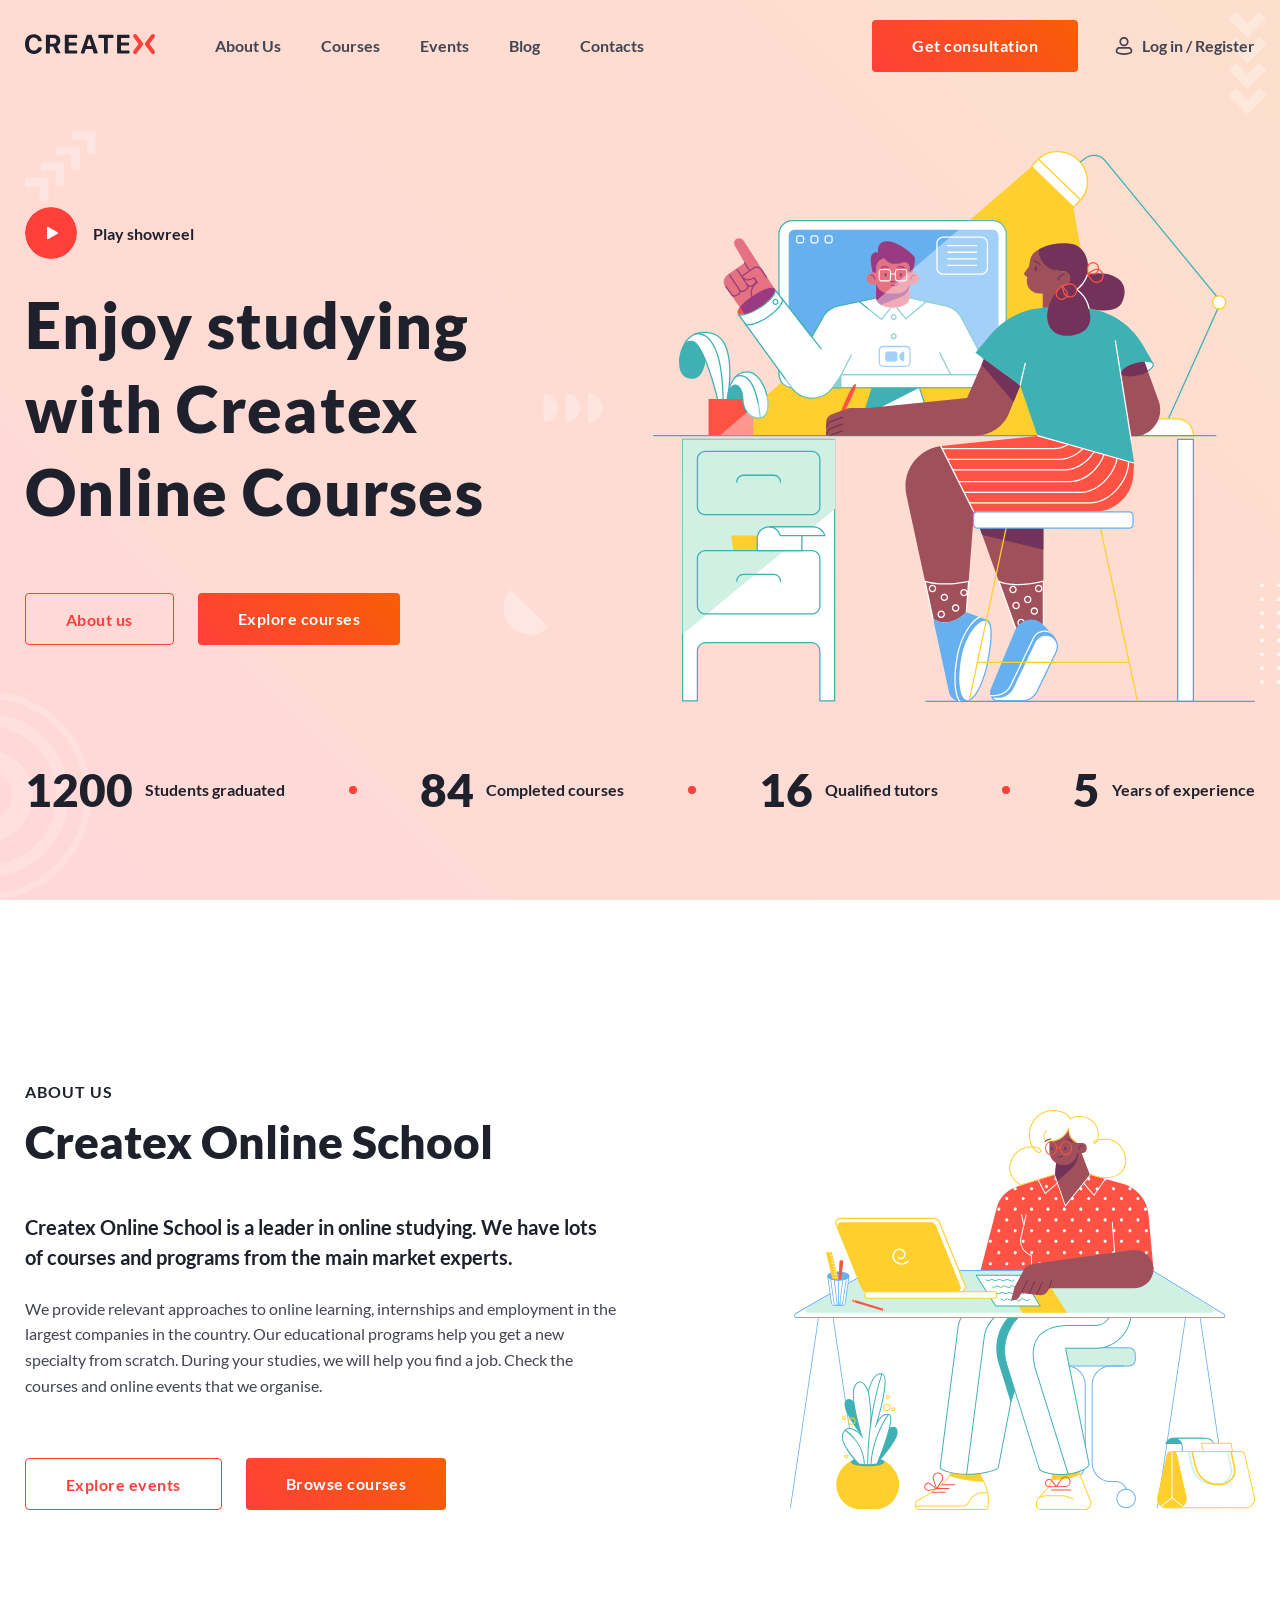
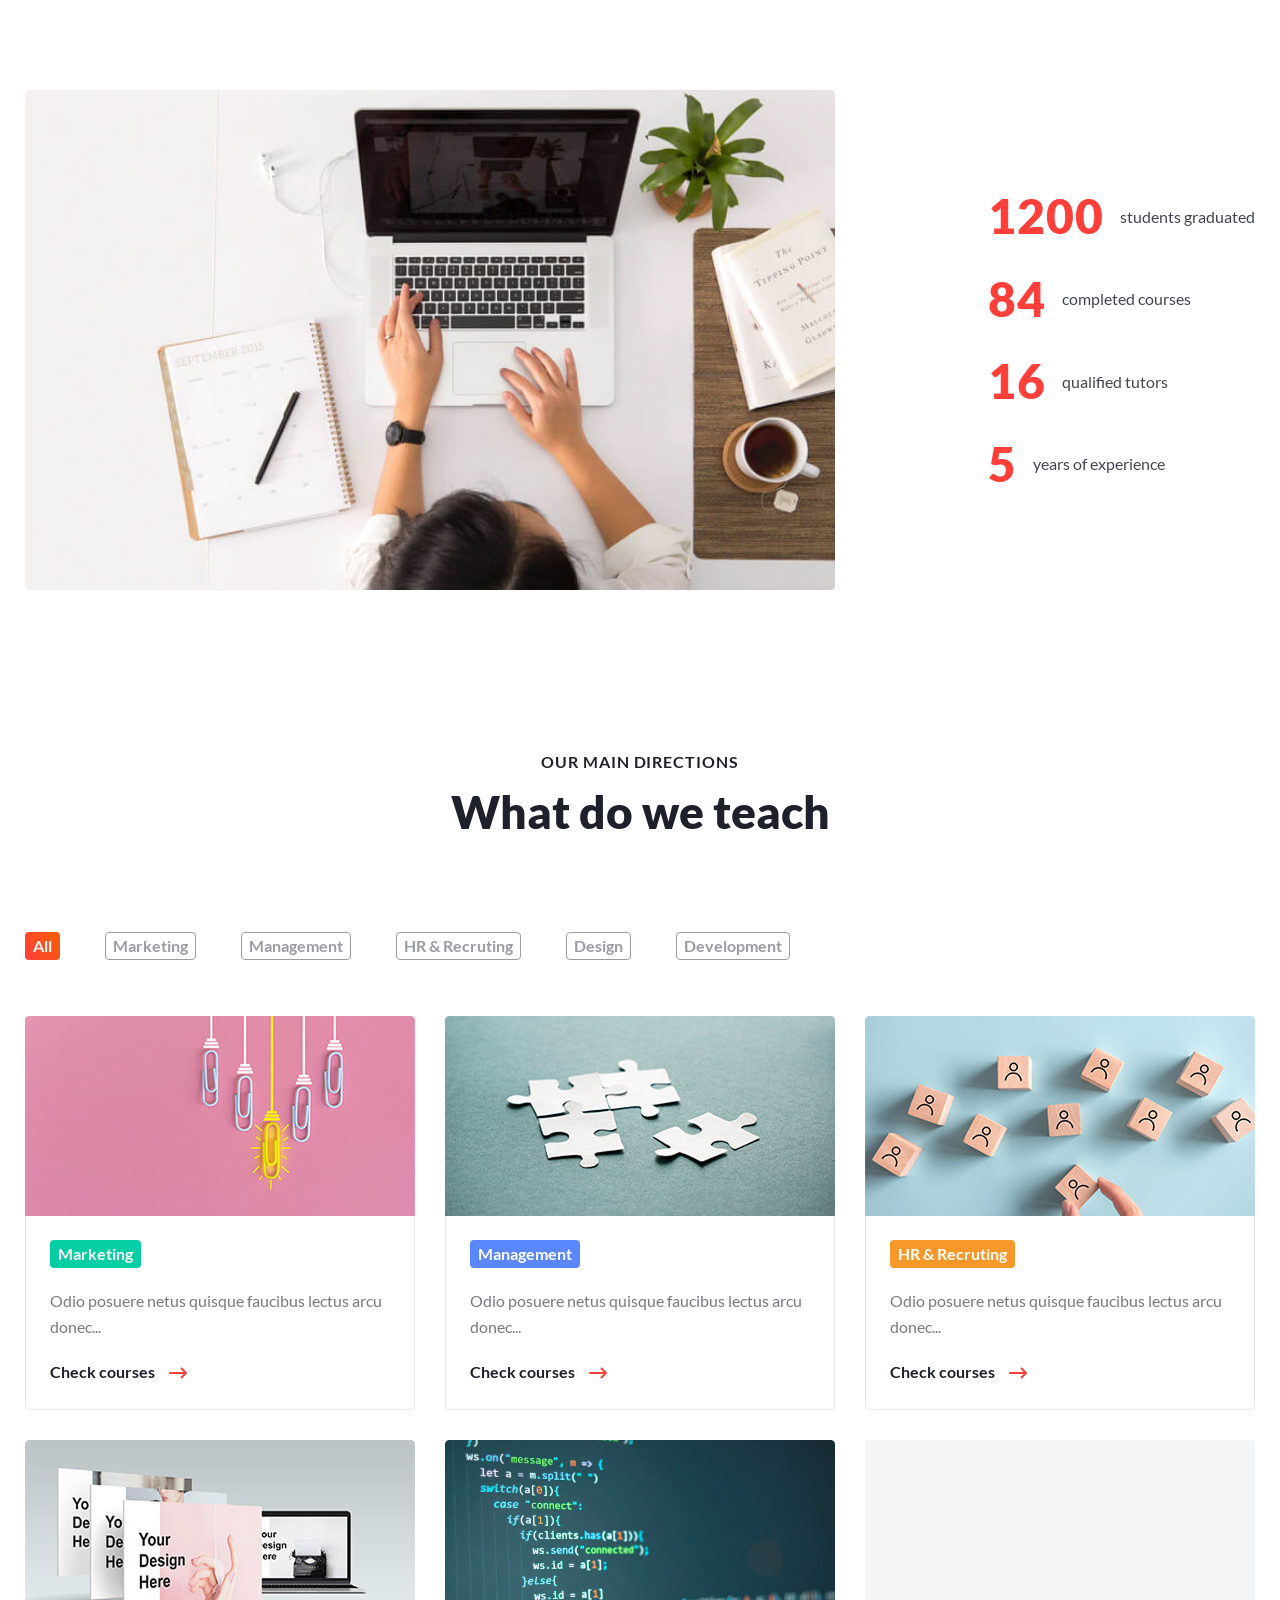
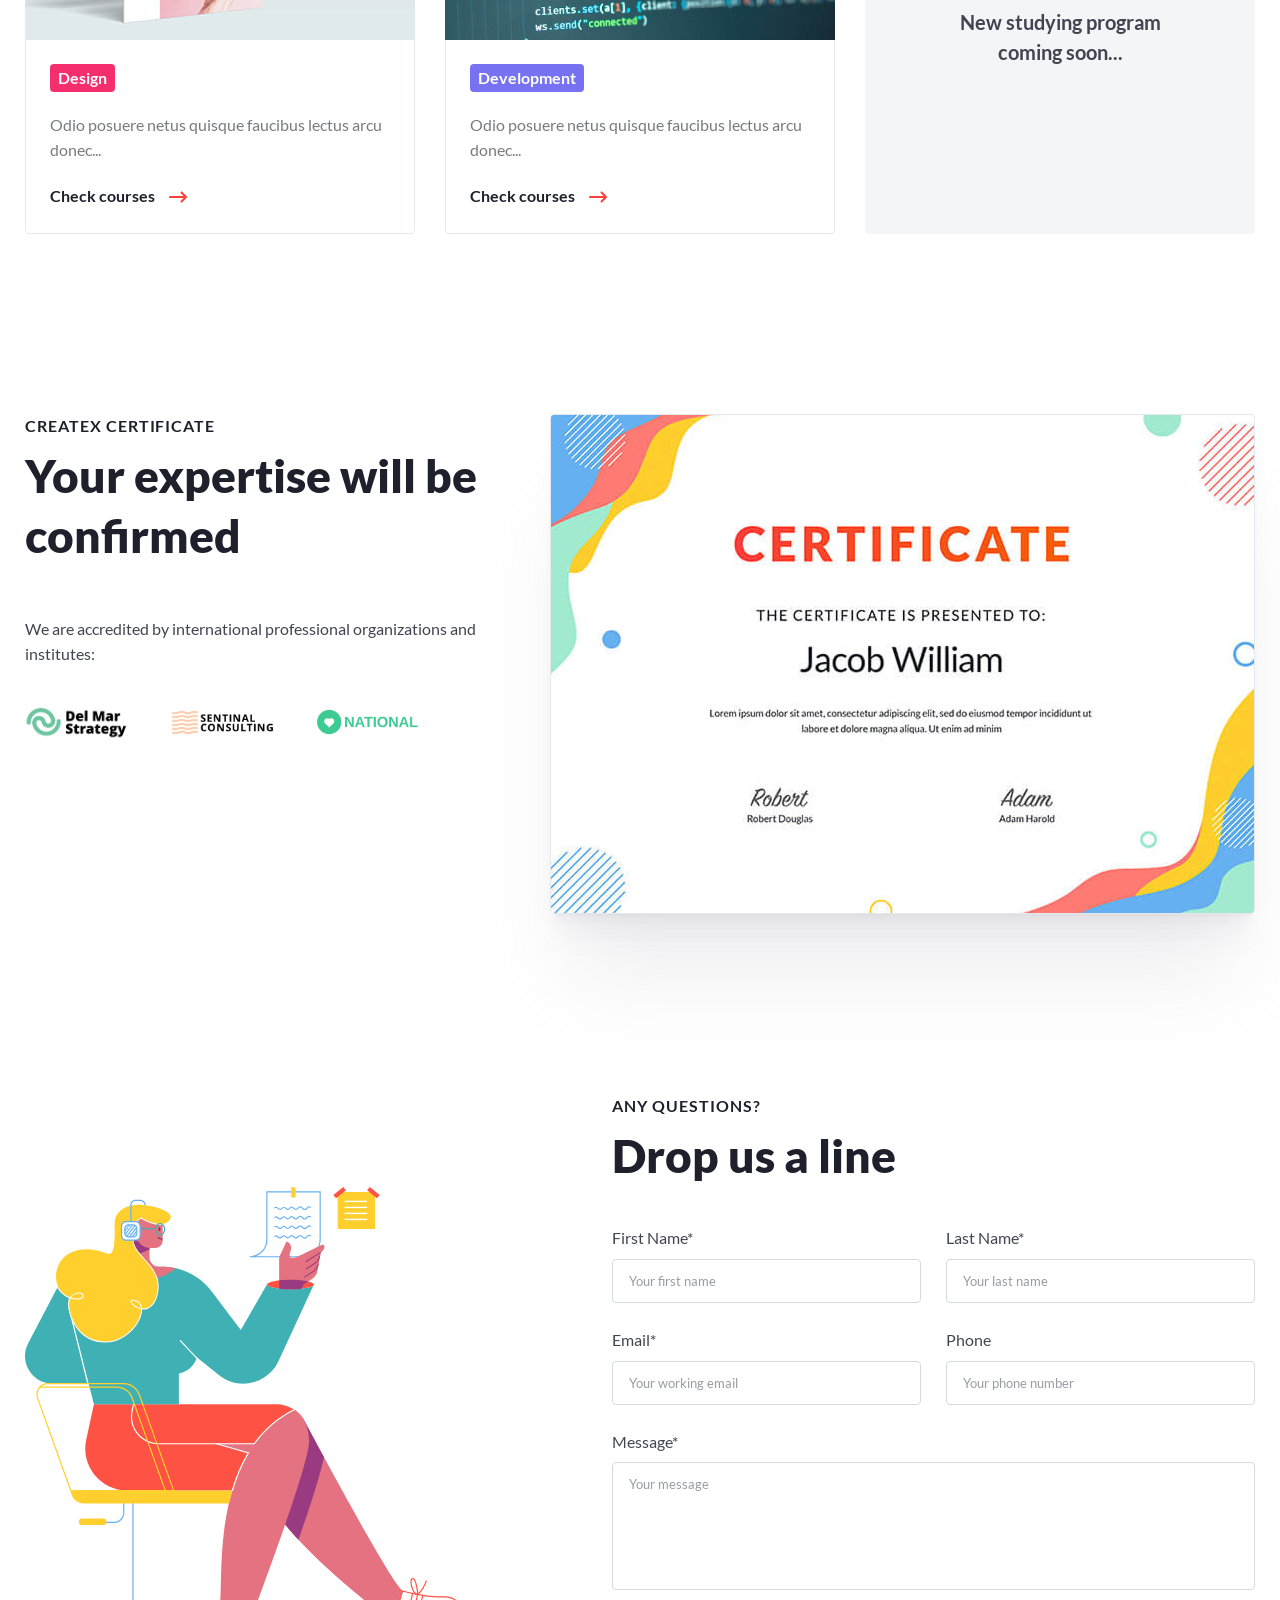
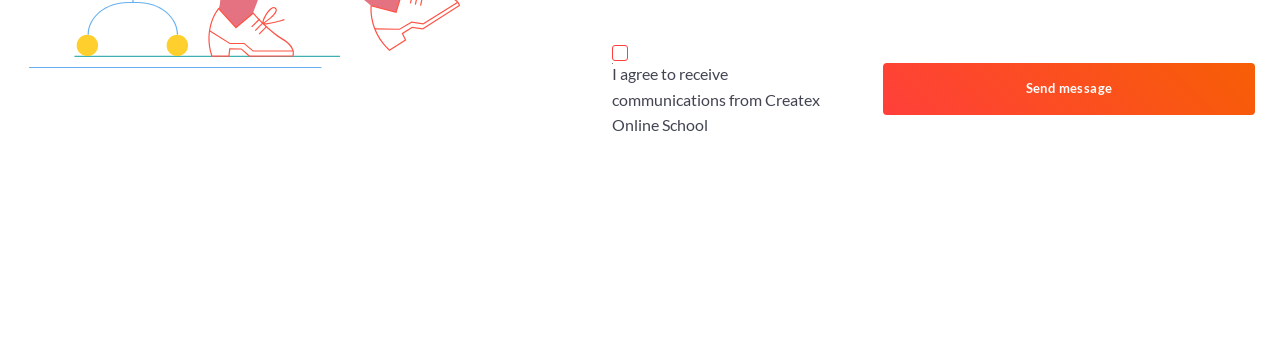
==== Createx-copy/index.html @ d3feb219 "Add files via upload" ====
<!DOCTYPE html>
<html lang="en">

<head>
  <meta charset="UTF-8">
  <meta name="viewport" content="width=device-width, initial-scale=1.0">
  <link rel="shortcut icon" href="images/icons/icon-web.png" type="image/x-icon">
  <link rel="stylesheet" href="css/fonts.css">
  <link rel="stylesheet" href="css/normalize.css">
  <link rel="stylesheet" href="css/style.css">
  <title>CreateX</title>
</head>

<body>
  <div class="wrapper">
    <header class="header">
      <div class="header__top">
        <div class="container">
          <div class="header__top-inner">
            <a class="header__logo logo" href="#">
              <img src="images/icons/logo-black.svg" alt="Logo">
            </a>
            <nav class="header__nav">
              <ul class="header__nav-list">
                <li class="header__nav-item">
                  <a href="#" class="header__nav-link">About Us</a>
                </li>
                <li class="header__nav-item">
                  <a href="#" class="header__nav-link">Courses</a>
                </li>
                <li class="header__nav-item">
                  <a href="#" class="header__nav-link">Events</a>
                </li>
                <li class="header__nav-item">
                  <a href="#" class="header__nav-link">Blog</a>
                </li>
                <li class="header__nav-item">
                  <a href="#" class="header__nav-link">Contacts</a>
                </li>
              </ul>
            </nav>
            <div class="header__btn-box">
              <a class="header__top-btn button" href="#">Get consultation</a>
              <div class="header__user-nav">
                <a class="header__user-btn" href="#">Log in</a>
                /
                <a class="header__user-btn" href="#">Register</a>
              </div>
            </div>
          </div>
        </div>
      </div>
      <div class="header__body">
        <div class="container">
          <div class="header__body-inner">
            <div class="header__main">
              <div class="header__content">
                <a class="header__play" href="https://www.youtube.com/watch?v=dQw4w9WgXcQ">
                  <svg width="52" height="52" viewBox="0 0 52 52" fill="none" xmlns="http://www.w3.org/2000/svg">
                    <circle cx="26" cy="26" r="26" fill="#FF3F3A" />
                    <path
                      d="M32.5 25.134C33.1667 25.5189 33.1667 26.4811 32.5 26.866L23.5 32.0622C22.8333 32.4471 22 31.966 22 31.1962L22 20.8038C22 20.034 22.8333 19.5529 23.5 19.9378L32.5 25.134Z"
                      fill="white" />
                  </svg>
                  Play showreel
                </a>
                <h1 class="header__title">
                  Enjoy studying
                  with Createx Online Courses
                </h1>
                <div class="header__content-buttons">
                  <a class="header__content-btn button__empty" href="#">About us</a>
                  <a class="header__content-btn button" href="#">Explore courses</a>
                </div>
              </div>
              <img class="header__img" src="images/content/illustration-1.svg" alt="">
            </div>
            <ul class="header__row">
              <li class="header__row-item">
                <span>1200</span>
                Students graduated
              </li>
              <span></span>
              <li class="header__row-item">
                <span>84</span>
                Completed courses
              </li>
              <span></span>
              <li class="header__row-item">
                <span>16</span>
                Qualified tutors
              </li>
              <span></span>
              <li class="header__row-item">
                <span>5</span>
                Years of experience
              </li>
            </ul>
          </div>
        </div>
      </div>
    </header>
    <main class="main">
      <section class="about">
        <div class="container">
          <div class="about__inner">
            <div class="about__cratex">
              <div class="about__cratex--content">
                <div class="about__heading heading">
                  <p class="heading__subtitle">About us</p>
                  <h2 class="heading__title">Createx Online School</h2>
                </div>
                <div class="about__text">
                  <p class="about__paragraph about__paragraph--accent">
                    Createx Online School is a leader in online studying. We have lots of courses and programs from the
                    main market experts.
                  </p>
                  <p class="about__paragraph">
                    We provide relevant approaches to online learning, internships and employment in the largest
                    companies in the country. Our educational programs help you get a new specialty from scratch. During
                    your studies, we will help you find a job. Check the courses and online events that we organise.
                  </p>
                </div>
                <div class="about__btn-box">
                  <a class="about__btn button__empty" href="#">Explore events</a>
                  <a class="about__btn button" href="#">Browse courses</a>
                </div>
              </div>
              <img class="about__image reveal" src="images/content/illusrtation-2.svg" alt="">
            </div>
            <div class="about__values">
              <div class="about__image-box reveal">
                <img src="images/content/numbers-image.jpg" alt="">
              </div>
              <ul class="about__numbers">
                <li class="about__number">
                  <span>1200</span>
                  students graduated
                </li>
                <li class="about__number">
                  <span>84</span>
                  completed courses
                </li>
                <li class="about__number">
                  <span>16</span>
                  qualified tutors
                </li>
                <li class="about__number">
                  <span>5</span>
                  years of experience
                </li>
              </ul>
            </div>
          </div>
        </div>
      </section>
      <!-- Направления с подключенным list -->
      <section class="directions">
        <div class="container">
          <div class="directions__inner">
            <div class="directions__heading heading heading--text-center">
              <p class="heading__subtitle">our main directions</p>
              <h2 class="heading__title">What do we teach</h2>
            </div>
            <div class="directions__body">
              <ul class="directions__filter-box reveal">
                <li class="directions__filter-item">
                  <button class="directions__filter-btn directions__filter-btn--active" type="button"
                    data-filter="all">All</button>
                </li>
                <li class="directions__filter-item">
                  <button class="directions__filter-btn" type="button" data-filter="Marketing">Marketing</button>
                </li>
                <li class="directions__filter-item">
                  <button class="directions__filter-btn" type="button" data-filter="Management">Management</button>
                </li>
                <li class="directions__filter-item">
                  <button class="directions__filter-btn" type="button" data-filter="HR & Recruting">HR &
                    Recruting</button>
                </li>
                <li class="directions__filter-item">
                  <button class="directions__filter-btn" type="button" data-filter="Design">Design</button>
                </li>
                <li class="directions__filter-item">
                  <button class="directions__filter-btn" type="button" data-filter="Development">Development</button>
                </li>
              </ul>
              <ul class="directions__list reveal">
                <li class="directions__list-item directions__list-item--marketing" data-category="Marketing">
                  <a class="directions__list-link" href="#">
                    <div class="directions__image-box">
                      <img src="images/directions/marketing-image.jpg" alt="">
                    </div>
                    <div class="directions__list-content">
                      <div class="directions__list-tag">Marketing</div>
                      <p class="directions__list-text">Odio posuere netus quisque faucibus lectus arcu donec...</p>

                      <div class="directions__details"
                        style="display: none; margin-top: 15px; padding-top: 15px; border-top: 1px solid rgba(255,255,255,0.1);">
                        <h4 class="details-title" style="color: #ff5a30; margin-bottom: 8px; font-size: 18px;"></h4>
                        <p class="details-desc" style="color: #9a9ca5; font-size: 14px; margin-bottom: 10px;"></p>
                        <span class="details-duration" style="display: block; font-size: 13px; color: #fff;"></span>
                        <span class="details-price"
                          style="display: block; font-size: 14px; color: #ff5a30; font-weight: bold; margin-top: 5px;"></span>
                      </div>

                      <div class="directions__list-btn">Check courses</div>
                    </div>
                  </a>
                </li>
                <li class="directions__list-item directions__list-item--management" data-category="Management">
                  <a class="directions__list-link" href="#">
                    <div class="directions__image-box">
                      <img src="images/directions/managment-image.jpg" alt="">
                    </div>
                    <div class="directions__list-content">
                      <div class="directions__list-tag">Management</div>
                      <p class="directions__list-text">Odio posuere netus quisque faucibus lectus arcu donec...</p>

                      <div class="directions__details"
                        style="display: none; margin-top: 15px; padding-top: 15px; border-top: 1px solid rgba(255,255,255,0.1);">
                        <h4 class="details-title" style="color: #ff5a30; margin-bottom: 8px; font-size: 18px;"></h4>
                        <p class="details-desc" style="color: #9a9ca5; font-size: 14px; margin-bottom: 10px;"></p>
                        <span class="details-duration" style="display: block; font-size: 13px; color: #fff;"></span>
                        <span class="details-price"
                          style="display: block; font-size: 14px; color: #ff5a30; font-weight: bold; margin-top: 5px;"></span>
                      </div>

                      <div class="directions__list-btn">Check courses</div>
                    </div>
                  </a>
                </li>
                <li class="directions__list-item directions__list-item--hr" data-category="HR & Recruting">
                  <a class="directions__list-link" href="#">
                    <div class="directions__image-box">
                      <img src="images/directions/hr-image.jpg" alt="">
                    </div>
                    <div class="directions__list-content">
                      <div class="directions__list-tag">HR & Recruting</div>
                      <p class="directions__list-text">Odio posuere netus quisque faucibus lectus arcu donec...</p>

                      <div class="directions__details"
                        style="display: none; margin-top: 15px; padding-top: 15px; border-top: 1px solid rgba(255,255,255,0.1);">
                        <h4 class="details-title" style="color: #ff5a30; margin-bottom: 8px; font-size: 18px;"></h4>
                        <p class="details-desc" style="color: #9a9ca5; font-size: 14px; margin-bottom: 10px;"></p>
                        <span class="details-duration" style="display: block; font-size: 13px; color: #fff;"></span>
                        <span class="details-price"
                          style="display: block; font-size: 14px; color: #ff5a30; font-weight: bold; margin-top: 5px;"></span>
                      </div>

                      <div class="directions__list-btn">Check courses</div>
                    </div>
                  </a>
                </li>
                <li class="directions__list-item directions__list-item--design" data-category="Design">
                  <a class="directions__list-link" href="#">
                    <div class="directions__image-box">
                      <img src="images/directions/design-image.jpg" alt="">
                    </div>
                    <div class="directions__list-content">
                      <div class="directions__list-tag">Design</div>
                      <p class="directions__list-text">Odio posuere netus quisque faucibus lectus arcu donec...</p>

                      <div class="directions__details"
                        style="display: none; margin-top: 15px; padding-top: 15px; border-top: 1px solid rgba(255,255,255,0.1);">
                        <h4 class="details-title" style="color: #ff5a30; margin-bottom: 8px; font-size: 18px;"></h4>
                        <p class="details-desc" style="color: #9a9ca5; font-size: 14px; margin-bottom: 10px;"></p>
                        <span class="details-duration" style="display: block; font-size: 13px; color: #fff;"></span>
                        <span class="details-price"
                          style="display: block; font-size: 14px; color: #ff5a30; font-weight: bold; margin-top: 5px;"></span>
                      </div>

                      <div class="directions__list-btn">Check courses</div>
                    </div>
                  </a>
                </li>
                <li class="directions__list-item directions__list-item--development" data-category="Development">
                  <a class="directions__list-link" href="#">
                    <div class="directions__image-box">
                      <img src="images/directions/develop-image.jpg" alt="">
                    </div>
                    <div class="directions__list-content">
                      <div class="directions__list-tag">Development</div>
                      <p class="directions__list-text">Odio posuere netus quisque faucibus lectus arcu donec...</p>

                      <div class="directions__details"
                        style="display: none; margin-top: 15px; padding-top: 15px; border-top: 1px solid rgba(255,255,255,0.1);">
                        <h4 class="details-title" style="color: #ff5a30; margin-bottom: 8px; font-size: 18px;"></h4>
                        <p class="details-desc" style="color: #9a9ca5; font-size: 14px; margin-bottom: 10px;"></p>
                        <span class="details-duration" style="display: block; font-size: 13px; color: #fff;"></span>
                        <span class="details-price"
                          style="display: block; font-size: 14px; color: #ff5a30; font-weight: bold; margin-top: 5px;"></span>
                      </div>

                      <div class="directions__list-btn">Check courses</div>
                    </div>
                  </a>
                </li>
                <li class="directions__list-item directions__list-item--empty">
                  <span>New studying program coming soon...</span>
                </li>
              </ul>
            </div>
          </div>
        </div>
      </section>
      <section class="cert reveal">
        <div class="container">
          <div class="cert__inner">
            <div class="cert__content">
              <div class="cert__heading heading">
                <p class="heading__subtitle">Createx Certificate</p>
                <h2 class="heading__title">Your expertise will be confirmed</h2>
              </div>
              <p class="cert__text">
                We are accredited by international professional organizations and institutes:
              </p>
              <ul class="cert__logos">
                <li class="cert__logo-item">
                  <img src="images/logos/dmc-logo.svg" alt="">
                </li>
                <li class="cert__logo-item">
                  <img src="images/logos/sc-logo.svg" alt="">
                </li>
                <li class="cert__logo-item">
                  <img src="images/logos/hn-logo.svg" alt="">
                </li>
              </ul>
            </div>
            <div class="cert__image-box">
              <img src="images/content/certificate-image.jpg" alt="Certificate">
            </div>
          </div class="cert__inner">
        </div>
      </section>
      <section class="questions">
        <div class="container">
          <div class="questions__inner">
            <div class="questions__img reveal">
              <img src="images/content/illustration-4.svg" alt="">
            </div>
            <div class="questions__content">
              <div class="questions__heading heading">
                <p class="heading__subtitle">Any questions?</p>
                <h2 class="heading__title">Drop us a line</h2>
              </div>
              <form class="questions__form" id="contactForm">
                <div class="questions__form-row">
                  <label class="questions__form-label">
                    First Name*
                    <input type="text" class="questions__form-input" id="firstName" placeholder="Your first name"
                      required>
                  </label>
                  <label class="questions__form-label">
                    Last Name*
                    <input type="text" class="questions__form-input" id="lastName" placeholder="Your last name"
                      required>
                  </label>
                </div>
                <div class="questions__form-row">
                  <label class="questions__form-label">
                    Email*
                    <input type="email" class="questions__form-input" id="email" placeholder="Your working email"
                      required>
                  </label>
                  <label class="questions__form-label">
                    Phone
                    <input type="tel" class="questions__form-input" id="phone" placeholder="Your phone number">
                  </label>
                </div>
                <label class="questions__text-label">
                  Message*
                  <textarea class="questions__form-text" id="message" placeholder="Your message" required></textarea>
                </label>
                <div class="questions__form-row">
                  <label class="questions__checkbox-label">
                    <div class="questions__form-checkbox">
                      <input class="questions__form-default" type="checkbox" id="agreement">
                      <span class="questions__form-custom"></span>
                    </div>
                    I agree to receive communications from Createx Online School
                  </label>
                  <button type="submit" class="questions__form-btn button">Send message</button>
                </div>
                <div id="formMsg" style="margin-top: 15px; font-weight: bold;"></div>
              </form>
            </div>
          </div>
        </div>
      </section>
      <!-- Модалка для задания -->
      <div class="directions__modal" id="directionsModal">
        <div class="directions__modal-overlay" id="directionsModalOverlay"></div>
        <div class="directions__modal-content">
          <button class="directions__modal-close" id="directionsModalClose" type="button">&times;</button>

          <div class="directions__modal-image-box">
            <img id="modalImage" src="" alt="Course Detail">
            <span class="directions__modal-tag" id="modalTag">Category</span>
          </div>

          <div class="directions__modal-body">
            <h3 class="directions__modal-title" id="modalTitle">Course Title</h3>
            <p class="directions__modal-text" id="modalText">Detailed description goes here...</p>

            <div class="directions__modal-meta">
              <div class="directions__modal-info">
                <span>Duration:</span>
                <strong id="modalDuration">N/A</strong>
              </div>
              <div class="directions__modal-info">
                <span>Price:</span>
                <strong id="modalPrice">N/A</strong>
              </div>
            </div>

            <button class="directions__modal-btn button" type="button">Enroll Now</button>
          </div>
        </div>
      </div>
    </main>
  </div>
</body>

<!-- Подлюкченные скрипты  -->
<script src="js/scrol.js"></script> <!-- анимация при скролле -->
<script src="js/modal.js"></script> <!-- Скрипт для detail, данные берутся через json -->
<script src="js/valid.js"></script> <!-- Скрипт для валидации -->
<script src="js/filter.js"></script> <!-- Скрипт для фильтра directions (list)-->
<script src="js/main.js"></script> <!-- основной js файл -->

</html>
---- Createx-copy/css/fonts.css ----
@font-face {
  font-family: "Lato";
  font-weight: 900;
  font-style: normal;
  font-display: swap;
  src: local("Lato"),
    url("../fonts/Lato-Black.woff2") format("woff2"),
    url("../fonts/Lato-Black.woff") format("woff"),
}

@font-face {
  font-family: "Lato";
  font-weight: 700;
  font-style: normal;
  font-display: swap;
  src: local("Lato"),
    url("../fonts/Lato-Bold.woff2") format("woff2"),
    url("../fonts/Lato-Bold.woff") format("woff"),
}

@font-face {
  font-family: "Lato";
  font-weight: 400;
  font-style: normal;
  font-display: swap;
  src: local("Lato"),
    url("../fonts/Lato-Regular.woff2") format("woff2"),
    url("../fonts/Lato-Regular.woff") format("woff"),
}
---- Createx-copy/css/style.css ----
html, body {
  font-size: 16px;
  /* если у макета есть самый частый размер шрифта мы его указываем в основной элемент, если 16px то не надо ибо это по умолчанию, это для примера */
  font-family: Lato, sans-serif;
  /* если у макета есть самый частый шрифт мы его указываем в основной элемент */
  color: #424551;
  /* если у макета есть самый частый цвет текста мы его указываем в основной элемент */
  line-height: 160%;
  /* самый частый межстрочный интервал мы его указываем в основной элемент */
}

.wrapper {
  min-height: 100%;
  /* чтоб страница была не меньше 100% */
  width: 100%;
  overflow: hidden;
  /* чтоб спрятать непомещающийся контент */
}

.container {
  max-width: 1260px;
  /* чтоб стр не была больше 1230 и могла уменьшаться + 30px(15+15) сверху из за отступа */
  padding: 0 15px;
  /* стандартный отступ по бокам чтобы не прилипать к краям */
  margin: 0 auto;
  /* центрирование по горизонтали */
  height: 100%;
}

.button {
  display: inline-block;
  font-weight: 700;
  color: #fff;
  background: linear-gradient(45deg, #ff3f3a 0%, #f75e05 100%);
  border-radius: 4px;
  padding: 0px 40px;
  height: 52px;
  line-height: 325%;
  letter-spacing: 0.03em;
  text-align: center;
  white-space: nowrap;
  transition: 0.3s;
  /* плавное увеличение */
}

.button__empty {
  display: inline-block;
  font-weight: 700;
  color: #ff3f3a;
  background: transparent;
  border: 1.5px solid #ff3f3a;
  border-radius: 4px;
  padding: 0px 40px;
  height: 52px;
  line-height: 325%;
  letter-spacing: 0.03em;
  text-align: center;
  white-space: nowrap;
  transition: 0.3s;
}

.button:hover, .button__empty:hover {
  transform: scale(1.05);
  /* при наведении увеличиваем кнопку на 5% */
}

.heading {
  color: #1e212c;
}

.heading__subtitle {
  font-weight: 700;
  line-height: 150%;
  margin-bottom: 8px;
  letter-spacing: 0.06em;
  text-transform: uppercase;
}

.heading__title {
  font-weight: 900;
  font-size: 46px;
  line-height: 130%;
}

.heading--text-center {
  text-align: center;
}

/* =========================== HEADER =============================== */
/* =========================== HEADER =============================== */

.header {
  font-weight: 700;
  background: url(../images/decor/header/shapes-bg.svg) 50% 40% / cover no-repeat, linear-gradient(45deg, rgba(255, 63, 58, 0.2) 0%, rgba(247, 94, 5, 0.2) 100%);
  height: 100vh;
  display: flex;
  flex-direction: column;
}

.header__top-inner {
  display: flex;
  justify-content: space-between;
  align-items: center;
  padding: 20px 0;
}

.header__logo {
  margin-right: 60px;
  transition: 0.3s;
}

.header__logo:hover {
  transform: scale(1.05);
}

.header__nav {
  margin-right: auto;
}

.header__nav-list {
  display: flex;
}

.header__nav-item {
  margin-right: 40px;
}

.header__nav-item:last-child {
  margin-right: 0;
}

.header__nav-link {
  font-weight: 700;
  line-height: 160%;
  color: #424551;
  white-space: nowrap;
  transition: 0.3s;
}

.header__nav-link:hover {
  color: #ff3f3a;
}

.header__btn-box {
  display: flex;
  align-items: center;
}

.header__top-btn {
  margin-right: 36px;
}

.header__user-nav {
  position: relative;
  padding-left: 28px;
}

.header__user-nav::before {
  content: "";
  position: absolute;
  top: 50%;
  left: 0;
  transform: translateY(-50%);
  /* выравниваем лого к тексту */
  display: block;
  background: url(../images/icons/user-icon.svg) no-repeat;
  width: 20px;
  height: 20px;
}

.header__user-btn {
  line-height: 160%;
  white-space: nowrap;
  transition: all 0.3s;
}

.header__user-btn:hover {
  color: #ff3f3a;
}

.header__body {
  flex-grow: 1;
  /* чтобы хедер занимал все свободное пространство */
}

.header__body-inner {
  display: flex;
  flex-direction: column;
  height: 100%;
}

.header__main {
  display: flex;
  justify-content: space-between;
  align-items: center;
  color: #1e212c;
  margin: auto 0;
}

.header__content {
  margin-right: 30px;
}

.header__play {
  display: inline-flex;
  align-items: center;
  margin-bottom: 24px;
  transition: all 0.3s;
}

.header__play:hover {
  color: #ff3f3a;
  transform: scale(1.05);
}

.header__play svg {
  margin-right: 16px;
  border-radius: 50%;
  transition: all 0.3s;
}

.header__play:hover svg {
  box-shadow: 0 0 0 16px rgba(255, 63, 58, 0.12);
  /* 0.12 прозрачность */
  transform: scale(1.05);
}

.header__title {
  font-weight: 900;
  font-size: 64px;
  line-height: 130%;
  letter-spacing: 0.02em;
  max-width: 500px;
  margin-bottom: 60px;
}

.header__content-buttons {
  display: flex;
}

.header__content-btn {
  margin-right: 24px;
}

.header__content-btn:last-child {
  margin-right: 0px;
}

.header__row {
  display: flex;
  justify-content: space-between;
  align-items: center;
  color: #1e212c;
  margin-bottom: 80px;
}

/* создание точек как в макете, с пощощью > обращаемся к спану первого порядка и не трогаем вложенные спаны */
.header__row>span {
  background: #ff3f3a;
  width: 8px;
  height: 8px;
  border-radius: 50%;
  margin: 0 15px;
  /* чтобы не прилипали */
}

.header__row-item {
  display: flex;
  align-items: center;
}

.header__row-item span {
  font-weight: 900;
  font-size: 46px;
  line-height: 130%;
  margin-right: 12px;
}

/* ========================== ABOUT ================================ */
/* ========================== ABOUT =============================== */

.about {
  padding: 180px 0 160px;
}

.about__cratex {
  display: flex;
  align-items: flex-end;
  justify-content: space-between;
  margin-bottom: 180px;
  position: relative;
}

.about__cratex::before {
  content: "";
  position: absolute;
  top: -80px;
  right: -140px;
  background: url(../images/decor/about/shapes__about-1.svg);
  width: 100px;
  height: 85px;
}

.about__cratex--content {
  max-width: 600px;
  margin-right: 30px;
}

.about__heading {
  margin-bottom: 40px;
}

.about__text {
  margin-bottom: 60px;
}

.about__paragraph {
  margin-bottom: 24px;
}

.about__paragraph:last-child {
  margin-bottom: 0;
}

.about__paragraph--accent {
  font-weight: 700;
  font-size: 20px;
  line-height: 150%;
  color: #1e212c;
}

.about__btn-box {
  display: flex;
}

.about__btn {
  margin-right: 24px;
}

.about__btn:last-child {
  margin-right: 0;
}

.about__values {
  display: flex;
  justify-content: space-between;
}

.about__image-box img {
  width: 100%;
  /* адаптивка для картинки */
  height: 100%;
  object-fit: cover;
  /* обрезка картинки по размеру блока */
  border-radius: 4px;
  overflow: hidden;
}

.about__numbers {
  margin-left: 30px;
  align-self: center;
}

.about__number {
  display: flex;
  align-items: center;
  margin-bottom: 20px;
}

.about__number:last-child {
  margin-bottom: 0;
}

.about__number span {
  font-weight: 900;
  font-size: 48px;
  line-height: 130%;
  letter-spacing: 0.02em;
  color: #ff3f3a;
  margin-right: 16px;
}

/* ========================= DIRECTIONS ================================= */
/* ========================= DIRECTIONS ================================ */

.directions {
  padding-bottom: 180px;
}

.directions__inner {
  position: relative;
}

.directions__inner::before {
  content: "";
  position: absolute;
  top: 30px;
  left: -200px;
  width: 136px;
  height: 115px;
  background: url(../images/decor/about/shapes__about-2.svg);
}

.directions__inner::after {
  content: "";
  position: absolute;
  top: 390px;
  left: 1440px;
  width: 242px;
  height: 242px;
  background: url(../images/decor/about/shapes__about-3.svg);
}

.directions__heading {
  margin-bottom: 90px;
}

.directions__filter-box {
  display: flex;
  margin-bottom: 56px;
}

.directions__filter-item {
  margin-right: 45px;
}

.directions__filter-item:last-child {
  margin-right: 0;
}

.directions__filter-btn {
  background: transparent;
  color: #9a9ca5;
  border: 1px solid #9a9ca5;
  border-radius: 4px;
  font-weight: 700;
  font-size: 16px;
  line-height: 100%;
  padding: 5px 7px;
  transition: all 0.3s;
}

.directions__filter-btn--active {
  background: linear-gradient(55.95deg, #ff3f3a 0%, #f75e05 100%);
  border: none;
  color: #fff;
  padding: 6px 8px;
}

.directions__filter-btn:hover {
  transform: scale(1.05);
}

.directions__list {
  display: grid;
  grid-template: repeat(2, auto) / repeat(3, 1fr);
  gap: 30px;
}

.directions__list-link {
  display: block;
  border-radius: 4px;
  overflow: hidden;
  transition: all 0.3s;
}

.directions__list-link:hover {
  box-shadow: 0 4px 4px -4px rgba(30, 33, 44, 0.03), 0 12px 10px -6px rgba(154, 156, 165, 0.04), 0 30px 24px -10px rgba(154, 156, 165, 0.05), 0 80px 80px -20px rgba(154, 156, 165, 0.08);
}

.directions__list-link:hover .directions__list-btn {
  color: #ff3f3a;
}

.directions__image-box img {
  width: 100%;
  height: 100%;
}

.directions__list-content {
  padding: 24px;
  display: flex;
  flex-direction: column;
  border: 1px solid #e5e8ed;
  border-top: none;
  border-radius: 0 0 4px 4px;
}

.directions__list-tag {
  font-weight: 700;
  line-height: 100%;
  padding: 6px 8px;
  color: #fff;
  border-radius: 4px;
  align-self: flex-start;
  margin-bottom: 20px;
}

.directions__list-text {
  color: #787a80;
  margin-bottom: 20px;
}

.directions__list-btn {
  display: flex;
  color: #1e212c;
  font-weight: 700;
  transition: all 0.3s;
}

.directions__list-btn::after {
  content: "";
  display: block;
  width: 24px;
  height: 24px;
  background: url(../images/icons/arrow-rigth.svg) 0 2px / 100% no-repeat;
  margin-left: 11px;
}

.directions__list-item--empty {
  background: #f4f5f6;
  font-weight: 700;
  font-size: 20px;
  line-height: 150%;
  text-align: center;
  display: flex;
  align-items: center;
  justify-content: center;
  border-radius: 4px;
}

.directions__list-item--empty span {
  max-width: 240px;
}

.directions__list-item--marketing .directions__list-tag {
  background-color: #03cea4;
}

.directions__list-item--management .directions__list-tag {
  background-color: #5a87fc;
  ;
}

.directions__list-item--hr .directions__list-tag {
  background-color: #f89828;
  ;
}

.directions__list-item--design .directions__list-tag {
  background-color: #f52f6e;
  ;
}

.directions__list-item--development .directions__list-tag {
  background-color: #7772f1;
  ;
}

/* ======================== DIRECTIONS__MODAL ================================== */
/* ======================== DIRECTIONS__MODAL ================================== */

.directions__modal {
  position: fixed;
  top: 0;
  left: 0;
  width: 100%;
  height: 100%;
  display: flex;
  align-items: center;
  justify-content: center;
  z-index: 9999;
  opacity: 0;
  visibility: hidden;
  transition: all 0.3s ease;
}

.directions__modal--active {
  opacity: 1;
  visibility: visible;
}

.directions__modal-overlay {
  position: absolute;
  top: 0;
  left: 0;
  width: 100%;
  height: 100%;
  background: rgba(30, 33, 44, 0.75);
  backdrop-filter: blur(4px);
}

.directions__modal-content {
  position: relative;
  background: #1e212c;
  border: 1px solid rgba(255, 255, 255, 0.1);
  border-radius: 8px;
  width: 90%;
  max-width: 540px;
  overflow: hidden;
  box-shadow: 0 20px 40px rgba(0, 0, 0, 0.4);
  transform: translateY(20px);
  transition: transform 0.3s ease;
  color: #ffffff;
}

.directions__modal--active .directions__modal-content {
  transform: translateY(0);
}

.directions__modal-close {
  position: absolute;
  top: 12px;
  right: 16px;
  background: none;
  border: none;
  color: #ffffff;
  font-size: 28px;
  cursor: pointer;
  z-index: 10;
  line-height: 1;
  transition: color 0.2s;
}

.directions__modal-close:hover {
  color: #ff5a30;
}

.directions__modal-image-box {
  position: relative;
  width: 100%;
  height: 200px;
  overflow: hidden;
}

.directions__modal-image-box img {
  width: 100%;
  height: 100%;
  object-fit: cover;
}

.directions__modal-tag {
  position: absolute;
  bottom: 12px;
  left: 16px;
  background: #ff5a30;
  color: #ffffff;
  padding: 4px 12px;
  border-radius: 4px;
  font-size: 14px;
  font-weight: 600;
}

.directions__modal-body {
  padding: 24px;
}

.directions__modal-title {
  font-size: 22px;
  margin-bottom: 12px;
  font-weight: 700;
}

.directions__modal-text {
  font-size: 15px;
  line-height: 1.6;
  color: #9a9ca5;
  margin-bottom: 20px;
}

.directions__modal-meta {
  display: flex;
  gap: 24px;
  margin-bottom: 20px;
  padding-top: 12px;
  border-top: 1px solid rgba(255, 255, 255, 0.1);
}

.directions__modal-info span {
  display: block;
  font-size: 12px;
  color: #787a80;
}

.directions__modal-info strong {
  font-size: 16px;
  color: #ff5a30;
}

.directions__modal-btn {
  width: 100%;
  padding: 12px;
  background: #ff5a30;
  color: #fff;
  border: none;
  border-radius: 4px;
  font-weight: 700;
  cursor: pointer;
  transition: background 0.2s;
}

.directions__modal-btn:hover {
  background: #e04820;
}

/* ======================== CERTIFICATE ================================== */
/* ======================== CERTIFICATE ================================== */

.cert__inner {
  display: flex;
  margin-bottom: 180px;
}

.cert__content {
  margin-right: 30px;
}

.cert__heading {
  margin-bottom: 50px;
}

.cert__text {
  margin-bottom: 30px;
}

.cert__logos {
  display: flex;
}

.cert__logo-item {
  margin-right: 40px;
}

.cert__logo-item:last-child {
  margin-right: 0;
}

.cert__image-box img {
  box-shadow: 0 4px 4px -4px rgba(30, 33, 44, 0.05), 0 12px 10px -6px rgba(154, 156, 165, 0.08), 0 30px 24px -10px rgba(154, 156, 165, 0.1), 0 80px 80px -20px rgba(154, 156, 165, 0.16);
}

/* ======================== QUESTIONS ================================== */
/* ======================== QUESTIONS ================================== */

.questions {
  padding-bottom: 180px;
}

.questions__inner {
  display: flex;
  align-items: center;
  justify-content: space-between;
}

.questions__img {}

.questions__content {
  margin-left: 30px;
}

.questions__heading {
  margin-bottom: 40px;
}

.questions__form {}

.questions__form-row {
  display: flex;
  margin-bottom: 24px;
}

.questions__form-label {
  margin-right: 25px;
  flex: 1 1 auto;
}

.questions__form-label:last-child {
  margin-right: 0;
}

.questions__text-label {
  display: block;
  margin-bottom: 50px;
}

.questions__form-input,
.questions__form-text {
  display: block;
  border: 1px solid #d7dadd;
  border-radius: 4px;
  padding: 13px 16px;
  width: 100%;
  margin-top: 8px;
}

.questions__form-input::placeholder,
.questions__form-text::placeholder {
  color: #9a9ca5;
}

.questions__form-text {
  resize: none;
  height: 128px;
}

.questions__checkbox-label {
  margin-right: 50px;
}

.questions__form-checkbox {
  position: relative;
  width: 16px;
  height: 16px;
  flex: 0 0 auto;
  margin-top: 5px;
  margin-right: 12px;
}

.questions__form-default {
  height: 1px;
  width: 1px;
  overflow: hidden;
  clip: rect(0,0,0,0);
}

.questions__form-default:checked + .questions__form-custom {
  background: url(../images/icons/check-icon.svg) #ff3f3a;
}

.questions__form-custom {
  position: absolute;
  top: 0;
  left: 0;
  right: 0;
  bottom: 0;
  border: 1px solid #ff3f3a;;
  border-radius: 3px;
  cursor: pointer;
}

.questions__form-btn {
  width: 100%;
  align-self: center;
  text-align: center;
}

/* ======================== SCROLL ANIMATION ================================== */
/* ======================== SCROLL ANIMATION ================================== */

/* Класс для элементов, которые должны выплывать при скролле */
.reveal {
  opacity: 0;
  transform: translateY(40px); /* Смещаем элемент вниз на 40px */
  transition: opacity 0.8s ease, transform 0.8s ease;
  will-change: opacity, transform;
}

/* Класс JS */
.reveal.active {
  opacity: 1;
  transform: translateY(0); /* Возвращаем на исходное место */
}
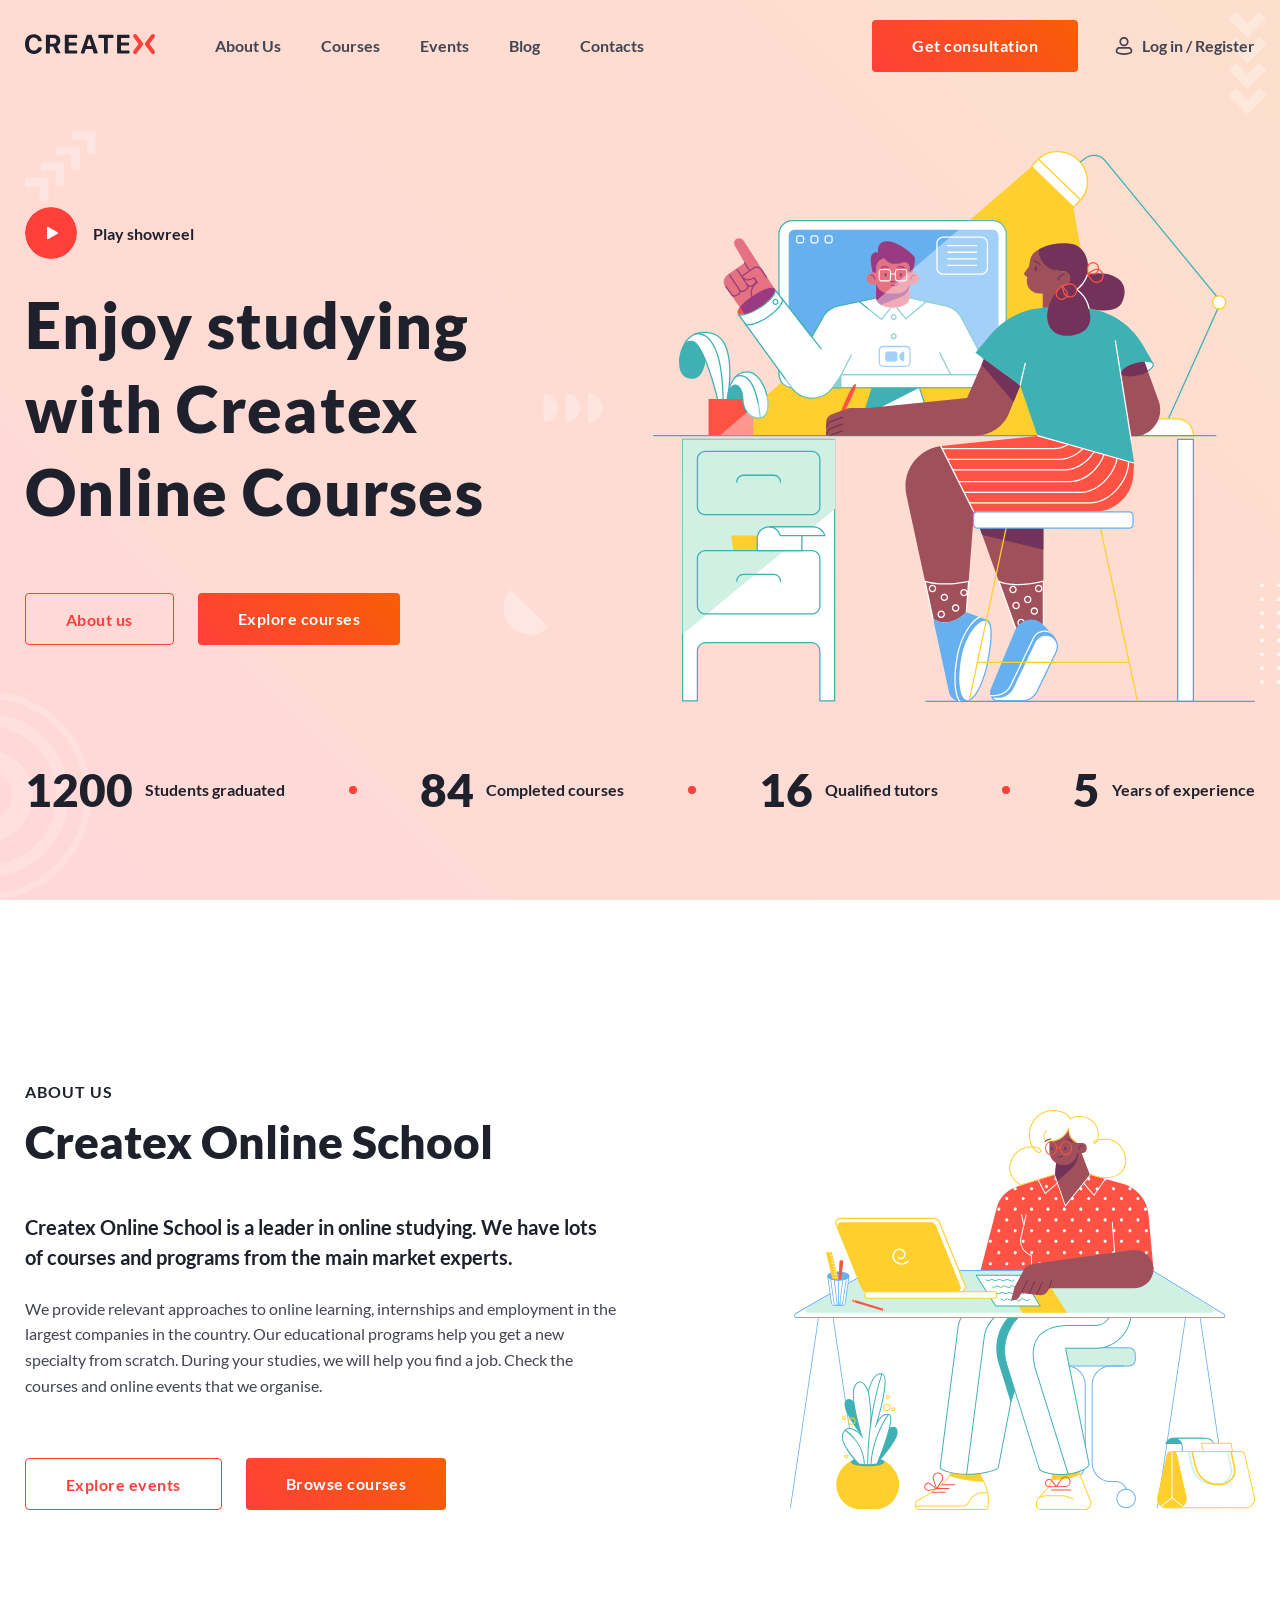
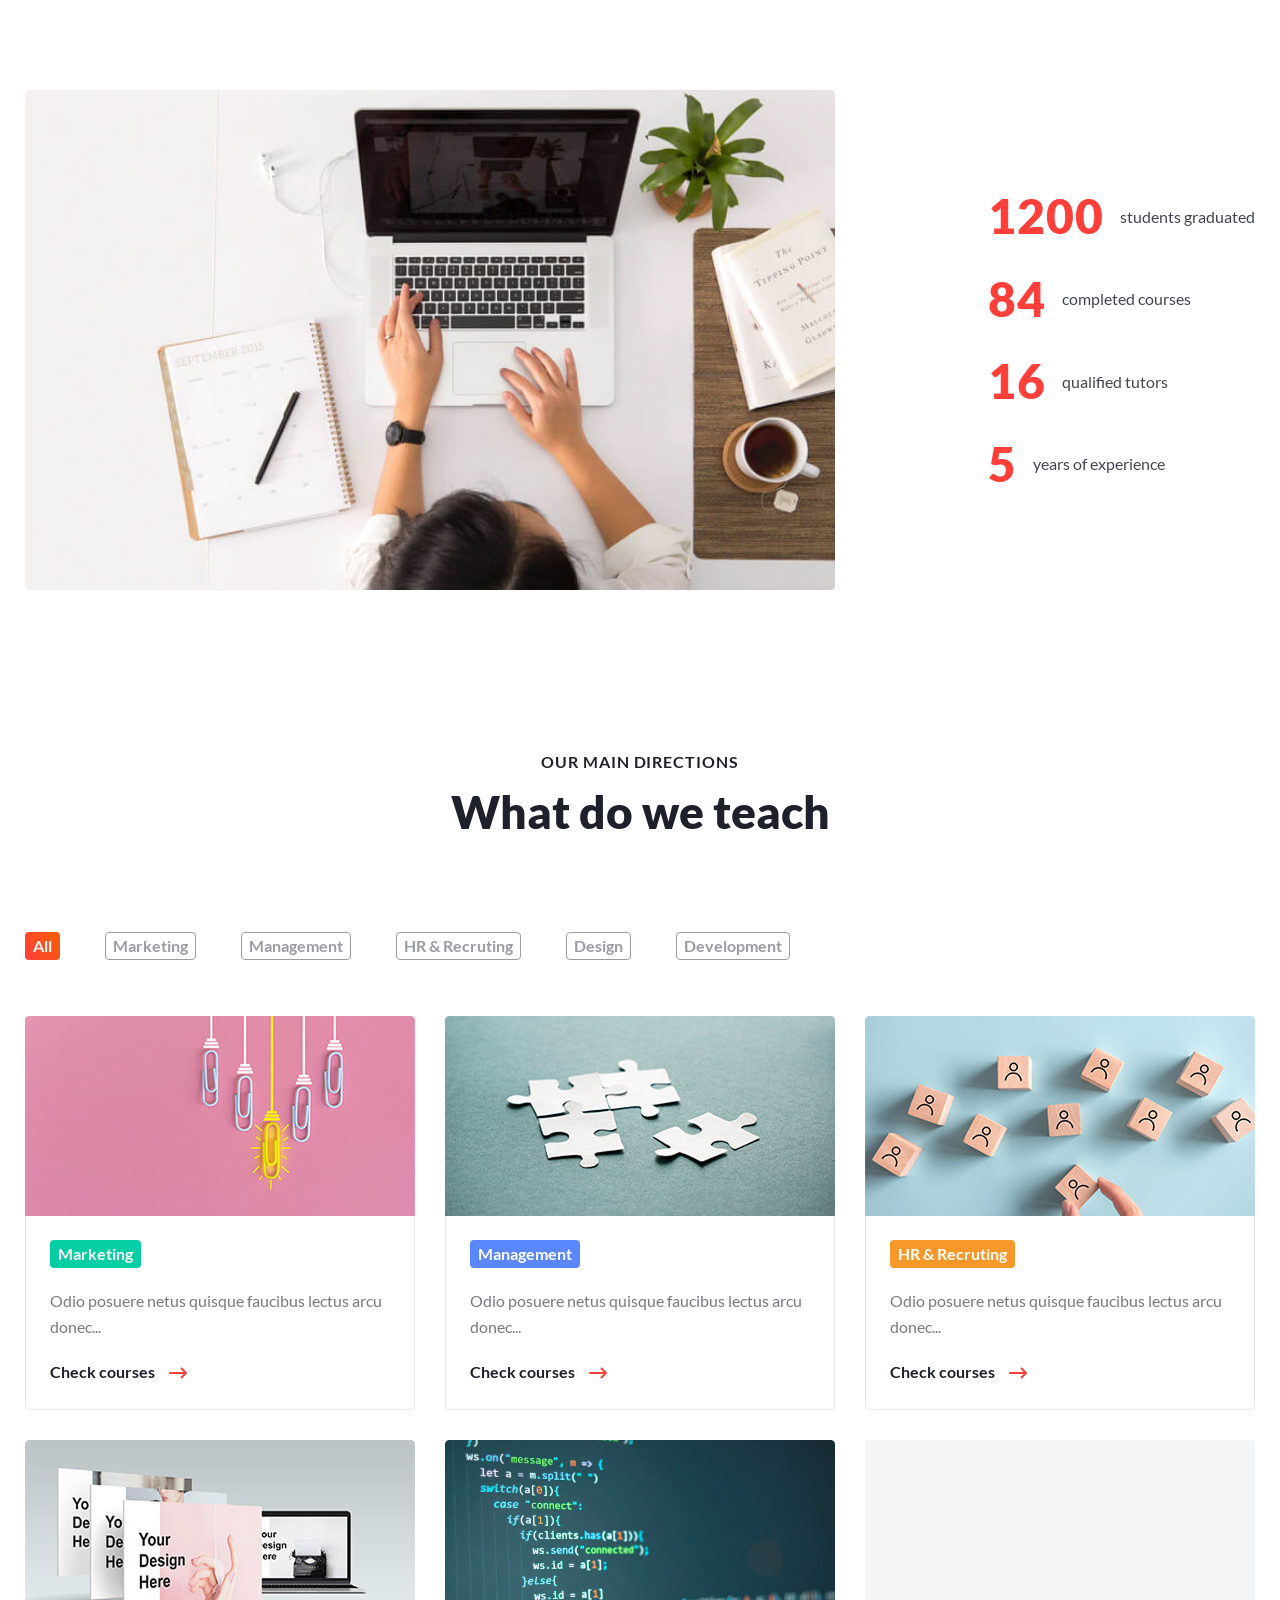
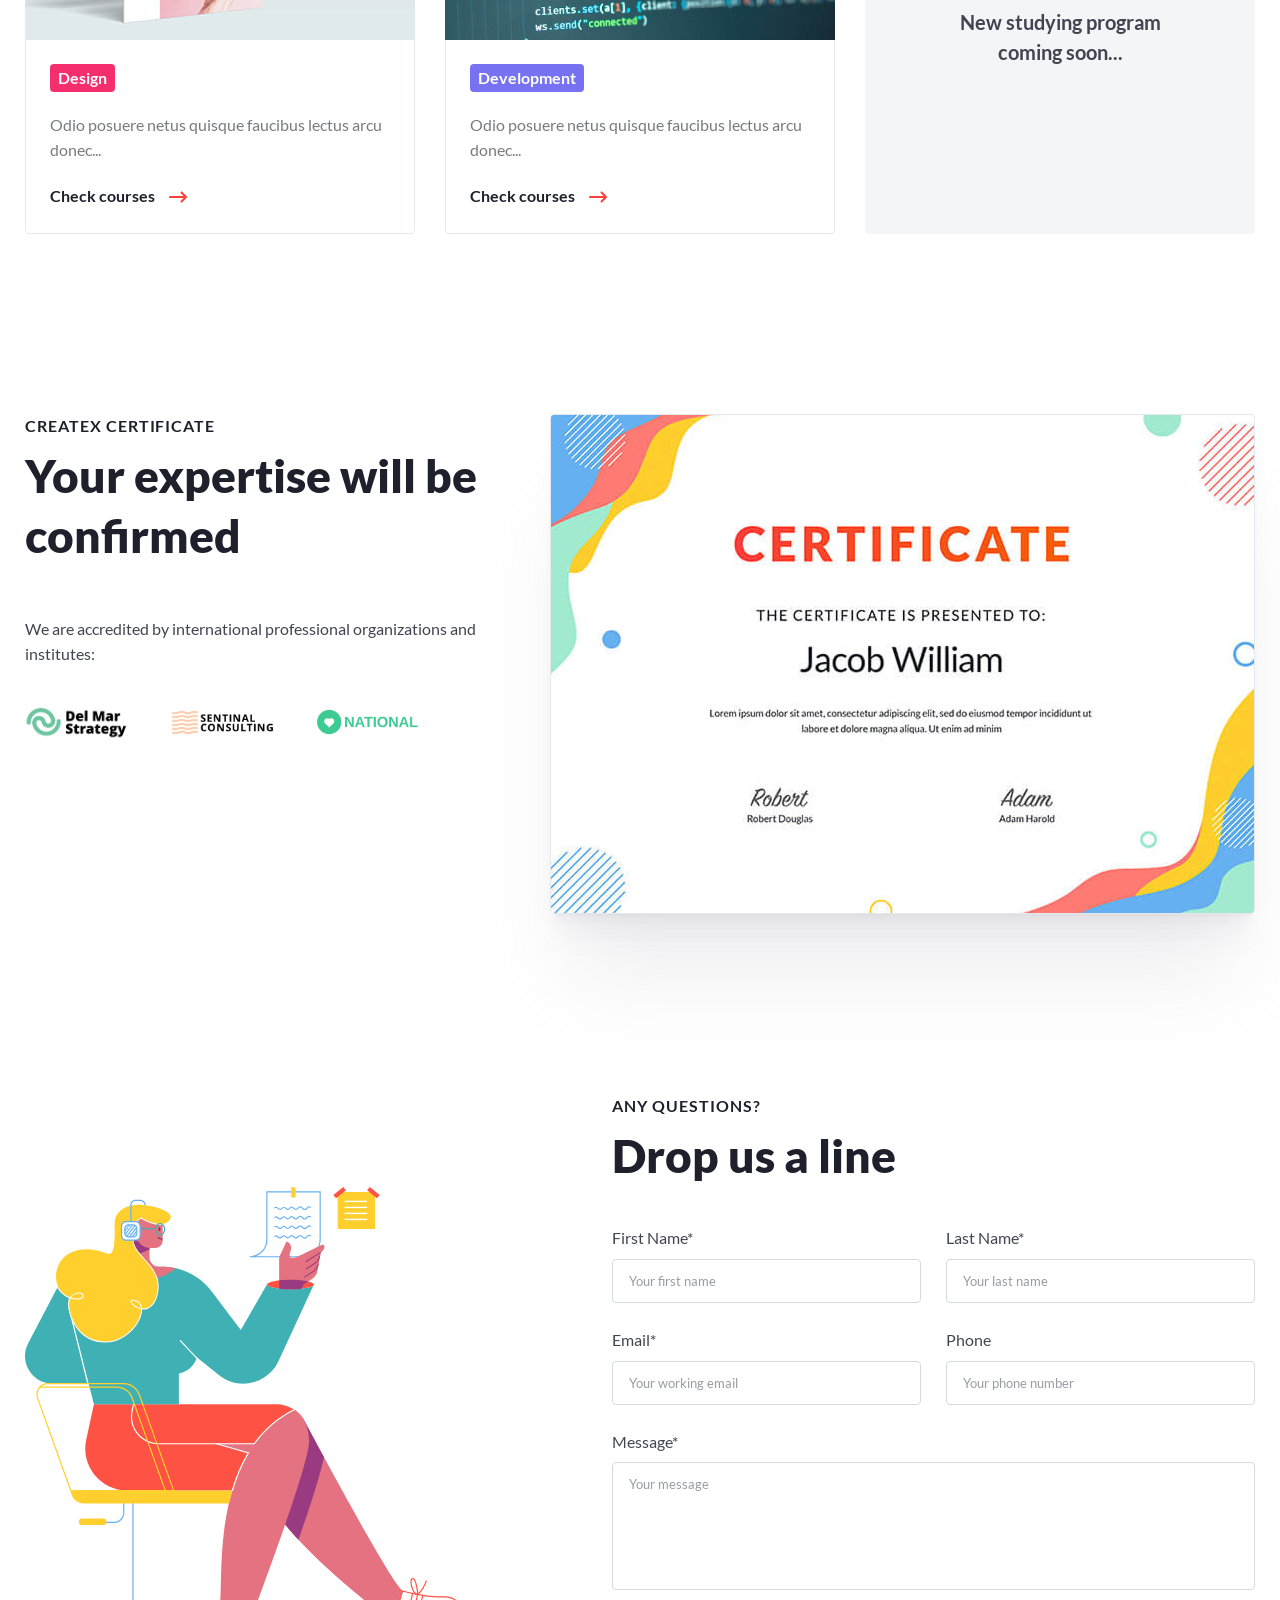
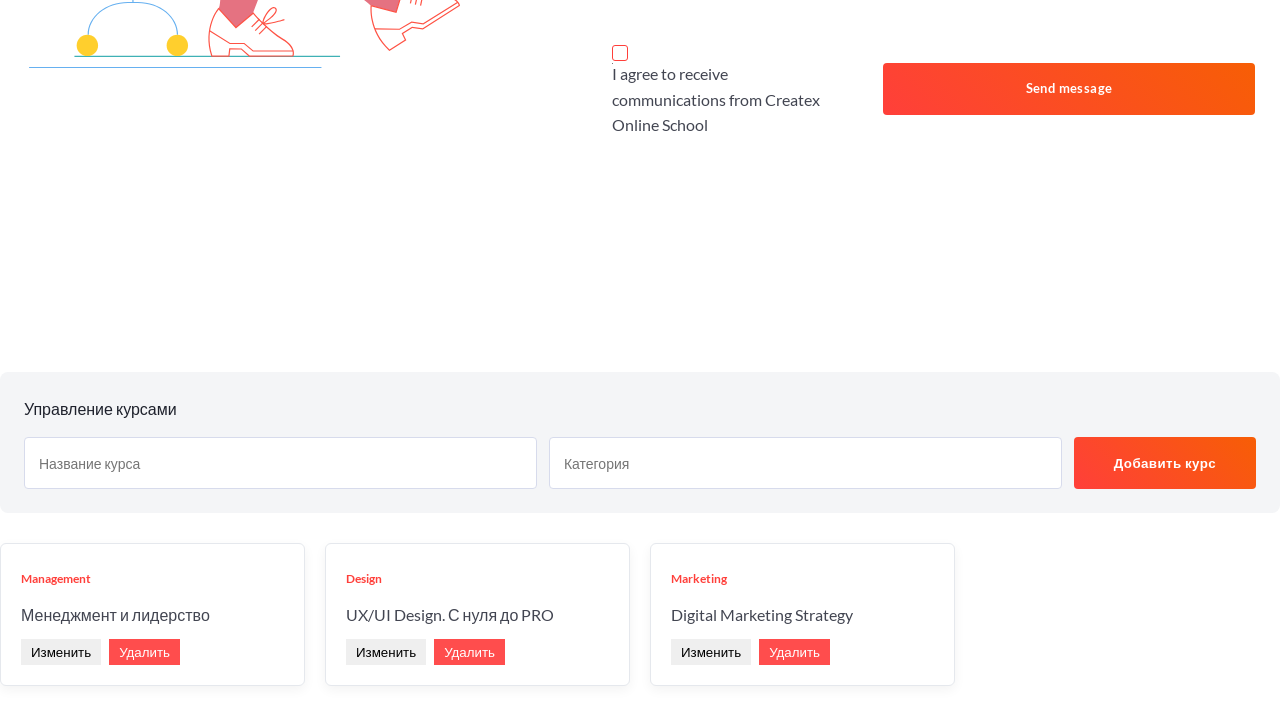
==== commit 9eb07d92: "Add files via upload" ====
--- a/Createx-copy/index.html
+++ b/Createx-copy/index.html
@@ -418,11 +418,25 @@
           </div>
         </div>
       </div>
+      <!-- Панель управления CRUD -->
+      <section class="admin-panel">
+        <h3>Управление курсами</h3>
+        <form id="course-form" class="admin-form">
+          <input type="hidden" id="course-id">
+          <input type="text" id="course-title" placeholder="Название курса" class="admin-input" required>
+          <input type="text" id="course-category" placeholder="Категория" class="admin-input"
+            required>
+          <button type="submit" id="submit-btn" class="button">Добавить курс</button>
+        </form>
+      </section>
+      <!-- Контейнер для карточек -->
+      <div id="courses-container" class="courses-grid"></div>
     </main>
   </div>
 </body>
 
 <!-- Подлюкченные скрипты  -->
+<script src="js/crud.js"></script> <!-- crud система -->
 <script src="js/scrol.js"></script> <!-- анимация при скролле -->
 <script src="js/modal.js"></script> <!-- Скрипт для detail, данные берутся через json -->
 <script src="js/valid.js"></script> <!-- Скрипт для валидации -->
--- a/Createx-copy/css/style.css
+++ b/Createx-copy/css/style.css
@@ -752,8 +752,6 @@
   justify-content: space-between;
 }
 
-.questions__img {}
-
 .questions__content {
   margin-left: 30px;
 }
@@ -761,8 +759,6 @@
 .questions__heading {
   margin-bottom: 40px;
 }
-
-.questions__form {}
 
 .questions__form-row {
   display: flex;
@@ -859,4 +855,101 @@
 .reveal.active {
   opacity: 1;
   transform: translateY(0); /* Возвращаем на исходное место */
+}
+
+/* ======================== CRUD SYSTEM ================================== */
+/* ======================== CRUD SYSTEM ================================== */
+
+.admin-panel {
+  margin: 30px 0;
+  padding: 24px;
+  background: #f4f5f7;
+  border-radius: 8px;
+}
+
+.admin-panel h3 {
+  margin-bottom: 16px;
+  color: #1e212c;
+}
+
+.admin-form {
+  display: flex;
+  gap: 12px;
+  flex-wrap: wrap;
+}
+
+.admin-input {
+  padding: 10px 14px;
+  border: 1px solid #d7dbec;
+  border-radius: 4px;
+  font-size: 14px;
+  outline: none;
+  flex: 1;
+  min-width: 200px;
+}
+
+.admin-input:focus {
+  border-color: #FF3F3A;
+}
+
+.courses-grid {
+  display: grid;
+  grid-template-columns: repeat(auto-fill, minmax(280px, 1fr));
+  gap: 20px;
+  margin-top: 20px;
+}
+
+.course-card {
+  background: #fff;
+  padding: 20px;
+  border-radius: 6px;
+  box-shadow: 0 4px 12px rgba(0, 0, 0, 0.05);
+  border: 1px solid #e5e8ed;
+}
+
+.course-card-category {
+  font-size: 12px;
+  color: #FF3F3A;
+  font-weight: bold;
+  text-transform: uppercase;
+}
+
+.course-card-title {
+  margin: 10px 0 15px 0;
+  font-size: 18px;
+  color: #1e212c;
+}
+
+.course-card-actions {
+  display: flex;
+  gap: 8px;
+}
+
+.btn-action-edit {
+  padding: 6px 12px;
+  background: #f4f5f7;
+  border: 1px solid #d7dbec;
+  border-radius: 4px;
+  cursor: pointer;
+  font-size: 13px;
+  transition: background 0.2s;
+}
+
+.btn-action-edit:hover {
+  background: #e2e5eb;
+}
+
+.btn-action-delete {
+  padding: 6px 12px;
+  background: #ff4d4d;
+  color: #fff;
+  border: none;
+  border-radius: 4px;
+  cursor: pointer;
+  font-size: 13px;
+  transition: background 0.2s;
+}
+
+.btn-action-delete:hover {
+  background: #e03b3b;
 }
